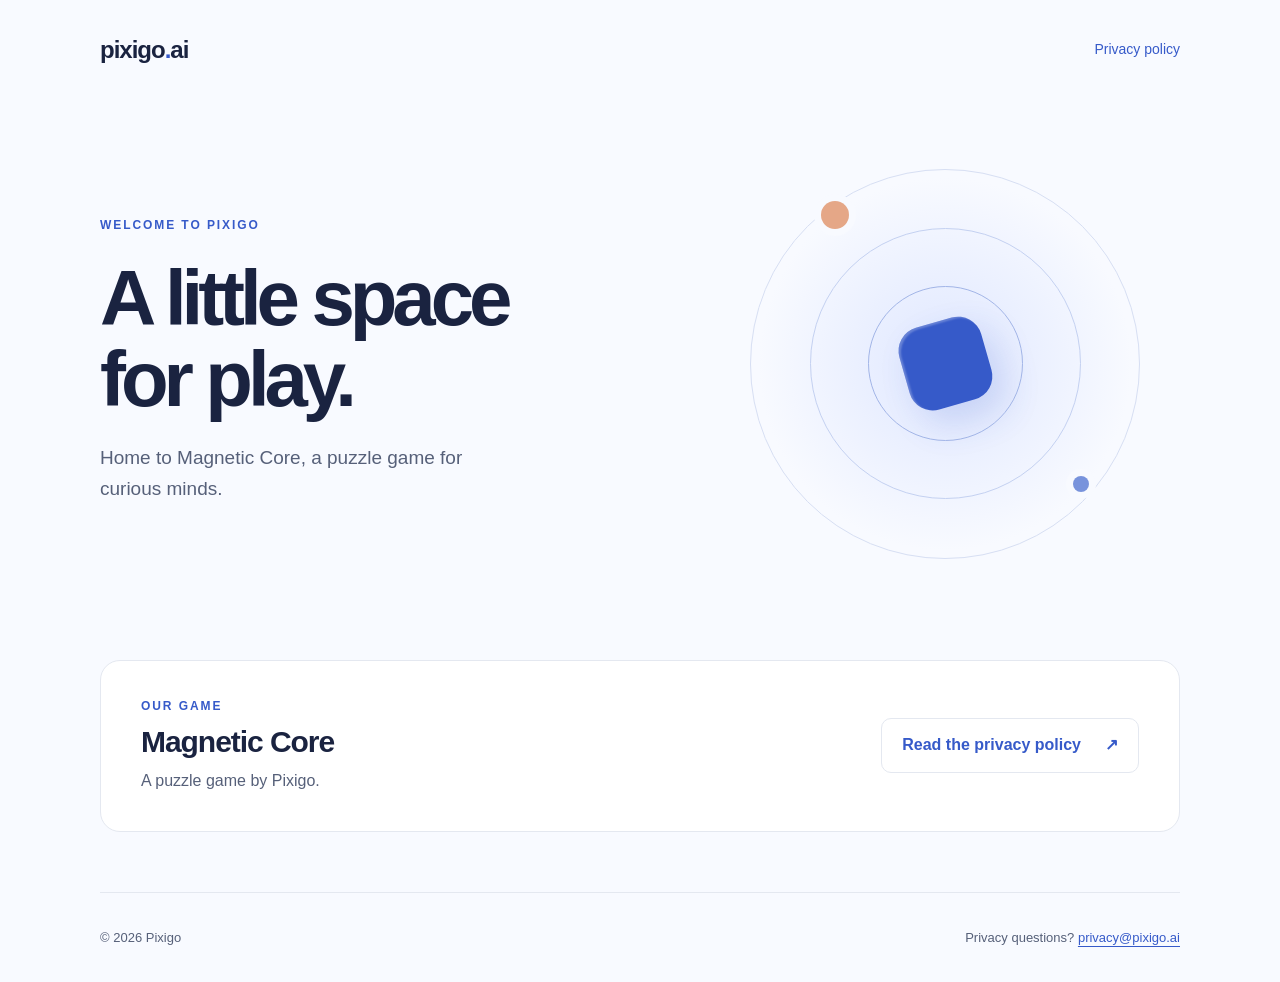
==== index.html @ ed4097d2 "Publish Pixigo homepage on custom domain" ====
<!doctype html>
<html lang="en">
<head>
  <meta charset="utf-8">
  <meta name="viewport" content="width=device-width, initial-scale=1">
  <meta name="description" content="Pixigo — home to Magnetic Core. Discover our game and read its privacy policy.">
  <meta name="theme-color" content="#f8faff">
  <title>Pixigo · A little space for play</title>
  <style>
    :root { color-scheme:light; --ink:#1a2340; --muted:#566079; --blue:#365ac9; --line:#e4e8f0; --bg:#f8faff; }
    * { box-sizing:border-box; }
    body { margin:0; background:var(--bg); color:var(--ink); font:16px/1.65 -apple-system,BlinkMacSystemFont,"Segoe UI",Roboto,Arial,sans-serif; }
    a { color:var(--blue); text-underline-offset:4px; }
    a:focus-visible { outline:3px solid #7e9af0; outline-offset:6px; }
    .wrap { width:min(1080px,100% - 48px); margin-inline:auto; }
    header { padding-block:30px; display:flex; align-items:center; justify-content:space-between; gap:24px; }
    .brand { color:var(--ink); font-weight:800; font-size:24px; letter-spacing:-1px; text-decoration:none; }
    .brand span { color:var(--blue); }
    header > a:last-child { font-size:14px; text-decoration:none; }
    .hero { display:grid; grid-template-columns:1.2fr 1fr; align-items:center; gap:48px; min-height:560px; padding-block:64px 96px; }
    .eyebrow { text-transform:uppercase; letter-spacing:.16em; font-size:12px; font-weight:700; color:var(--blue); }
    h1 { font-size:clamp(48px,6.5vw,78px); line-height:1.04; letter-spacing:-.065em; font-weight:750; margin:22px 0; max-width:650px; }
    .intro { max-width:390px; font-size:19px; color:var(--muted); }
    .orbit { position:relative; aspect-ratio:1; width:100%; max-width:390px; justify-self:center; border:1px solid #d7dff3; border-radius:50%; background:radial-gradient(circle,#dfe7ff 0,transparent 68%); }
    .orbit::before,.orbit::after { content:""; position:absolute; border:1px solid #c4d1f1; border-radius:50%; inset:15%; }
    .orbit::after { inset:30%; border-color:#a2b5e7; }
    .core { position:absolute; inset:39%; border-radius:28%; background:var(--blue); transform:rotate(-16deg); box-shadow:10px 18px 35px #365ac92b, inset 2px 2px 2px #ffffff40; }
    .satellite { position:absolute; width:28px; height:28px; border-radius:50%; background:#e5a787; top:8%; left:18%; box-shadow:0 0 0 7px var(--bg); }
    .satellite.small { width:16px; height:16px; top:auto; left:auto; bottom:17%; right:13%; background:#7893dc; }
    .game { background:#fff; border:1px solid var(--line); border-radius:20px; padding:36px 40px; display:flex; align-items:center; justify-content:space-between; gap:32px; }
    .game .eyebrow { margin:0 0 8px; }
    h2 { font-size:30px; letter-spacing:-.035em; line-height:1.2; margin:0 0 8px; }
    .game p:last-child { color:var(--muted); margin:0; }
    .policy-link { display:inline-flex; gap:24px; align-items:center; white-space:nowrap; font-weight:600; text-decoration:none; border:1px solid var(--line); border-radius:10px; padding:13px 20px; }
    .policy-link:hover { background:#f0f4ff; border-color:#c4d1f1; }
    footer { padding-block:34px; margin-top:60px; border-top:1px solid var(--line); display:flex; justify-content:space-between; gap:20px; color:var(--muted); font-size:13px; }
    footer p { margin:0; }
    @media(max-width:680px) {
      .wrap { width:calc(100% - 40px); }
      header { padding-block:22px; }
      .hero { grid-template-columns:1fr; gap:36px; min-height:0; padding-block:44px 52px; }
      h1 { max-width:440px; }
      .intro { font-size:17px; }
      .orbit { max-width:260px; }
      .game { align-items:flex-start; flex-direction:column; padding:28px; gap:24px; }
      footer { margin-top:44px; flex-direction:column; gap:8px; }
    }
  </style>
</head>
<body>
  <header class="wrap">
    <a class="brand" href="./" aria-label="Pixigo home">pixigo<span>.</span>ai</a>
    <a href="privacy-policy/">Privacy policy</a>
  </header>
  <main class="wrap">
    <section class="hero" aria-labelledby="welcome">
      <div>
        <p class="eyebrow">Welcome to Pixigo</p>
        <h1 id="welcome">A little space<br>for play.</h1>
        <p class="intro">Home to Magnetic Core, a puzzle game for curious minds.</p>
      </div>
      <div class="orbit" aria-hidden="true"><div class="core"></div><div class="satellite"></div><div class="satellite small"></div></div>
    </section>
    <section class="game" aria-labelledby="game-title">
      <div>
        <p class="eyebrow">Our game</p>
        <h2 id="game-title">Magnetic Core</h2>
        <p>A puzzle game by Pixigo.</p>
      </div>
      <a class="policy-link" href="privacy-policy/">Read the privacy policy <span aria-hidden="true">↗</span></a>
    </section>
  </main>
  <footer class="wrap">
    <p>© 2026 Pixigo</p>
    <p>Privacy questions? <a href="mailto:privacy@pixigo.ai">privacy@pixigo.ai</a></p>
  </footer>
</body>
</html>
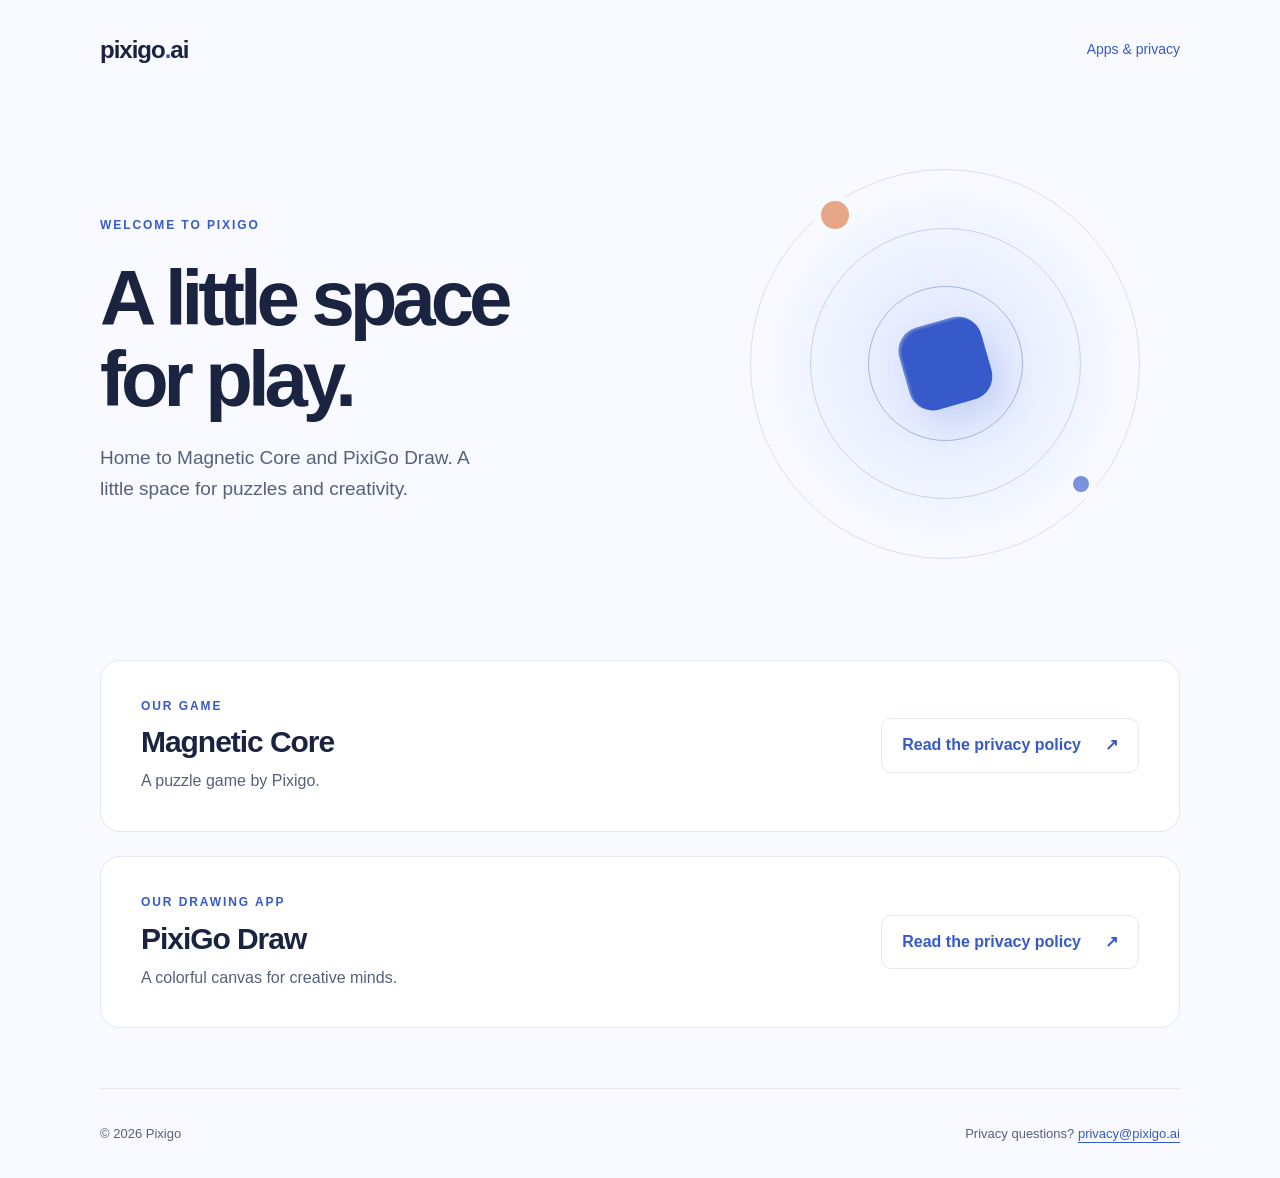
==== commit 4c1e0bc9: "Add dedicated PixiGo Draw privacy policy" ====
--- a/index.html
+++ b/index.html
@@ -3,7 +3,7 @@
 <head>
   <meta charset="utf-8">
   <meta name="viewport" content="width=device-width, initial-scale=1">
-  <meta name="description" content="Pixigo — home to Magnetic Core. Discover our game and read its privacy policy.">
+  <meta name="description" content="Pixigo — home to Magnetic Core and PixiGo Draw. Discover our apps and read their privacy policies.">
   <meta name="theme-color" content="#f8faff">
   <title>Pixigo · A little space for play</title>
   <style>
@@ -28,6 +28,7 @@
     .satellite { position:absolute; width:28px; height:28px; border-radius:50%; background:#e5a787; top:8%; left:18%; box-shadow:0 0 0 7px var(--bg); }
     .satellite.small { width:16px; height:16px; top:auto; left:auto; bottom:17%; right:13%; background:#7893dc; }
     .game { background:#fff; border:1px solid var(--line); border-radius:20px; padding:36px 40px; display:flex; align-items:center; justify-content:space-between; gap:32px; }
+    .game + .game { margin-top:24px; }
     .game .eyebrow { margin:0 0 8px; }
     h2 { font-size:30px; letter-spacing:-.035em; line-height:1.2; margin:0 0 8px; }
     .game p:last-child { color:var(--muted); margin:0; }
@@ -50,24 +51,32 @@
 <body>
   <header class="wrap">
     <a class="brand" href="./" aria-label="Pixigo home">pixigo<span>.</span>ai</a>
-    <a href="privacy-policy/">Privacy policy</a>
+    <a href="#apps">Apps &amp; privacy</a>
   </header>
   <main class="wrap">
     <section class="hero" aria-labelledby="welcome">
       <div>
         <p class="eyebrow">Welcome to Pixigo</p>
         <h1 id="welcome">A little space<br>for play.</h1>
-        <p class="intro">Home to Magnetic Core, a puzzle game for curious minds.</p>
+        <p class="intro">Home to Magnetic Core and PixiGo Draw. A little space for puzzles and creativity.</p>
       </div>
       <div class="orbit" aria-hidden="true"><div class="core"></div><div class="satellite"></div><div class="satellite small"></div></div>
     </section>
-    <section class="game" aria-labelledby="game-title">
+    <section class="game" id="apps" aria-labelledby="game-title">
       <div>
         <p class="eyebrow">Our game</p>
         <h2 id="game-title">Magnetic Core</h2>
         <p>A puzzle game by Pixigo.</p>
       </div>
       <a class="policy-link" href="privacy-policy/">Read the privacy policy <span aria-hidden="true">↗</span></a>
+    </section>
+    <section class="game" aria-labelledby="draw-title">
+      <div>
+        <p class="eyebrow">Our drawing app</p>
+        <h2 id="draw-title">PixiGo Draw</h2>
+        <p>A colorful canvas for creative minds.</p>
+      </div>
+      <a class="policy-link" href="draw/privacy-policy/">Read the privacy policy <span aria-hidden="true">↗</span></a>
     </section>
   </main>
   <footer class="wrap">
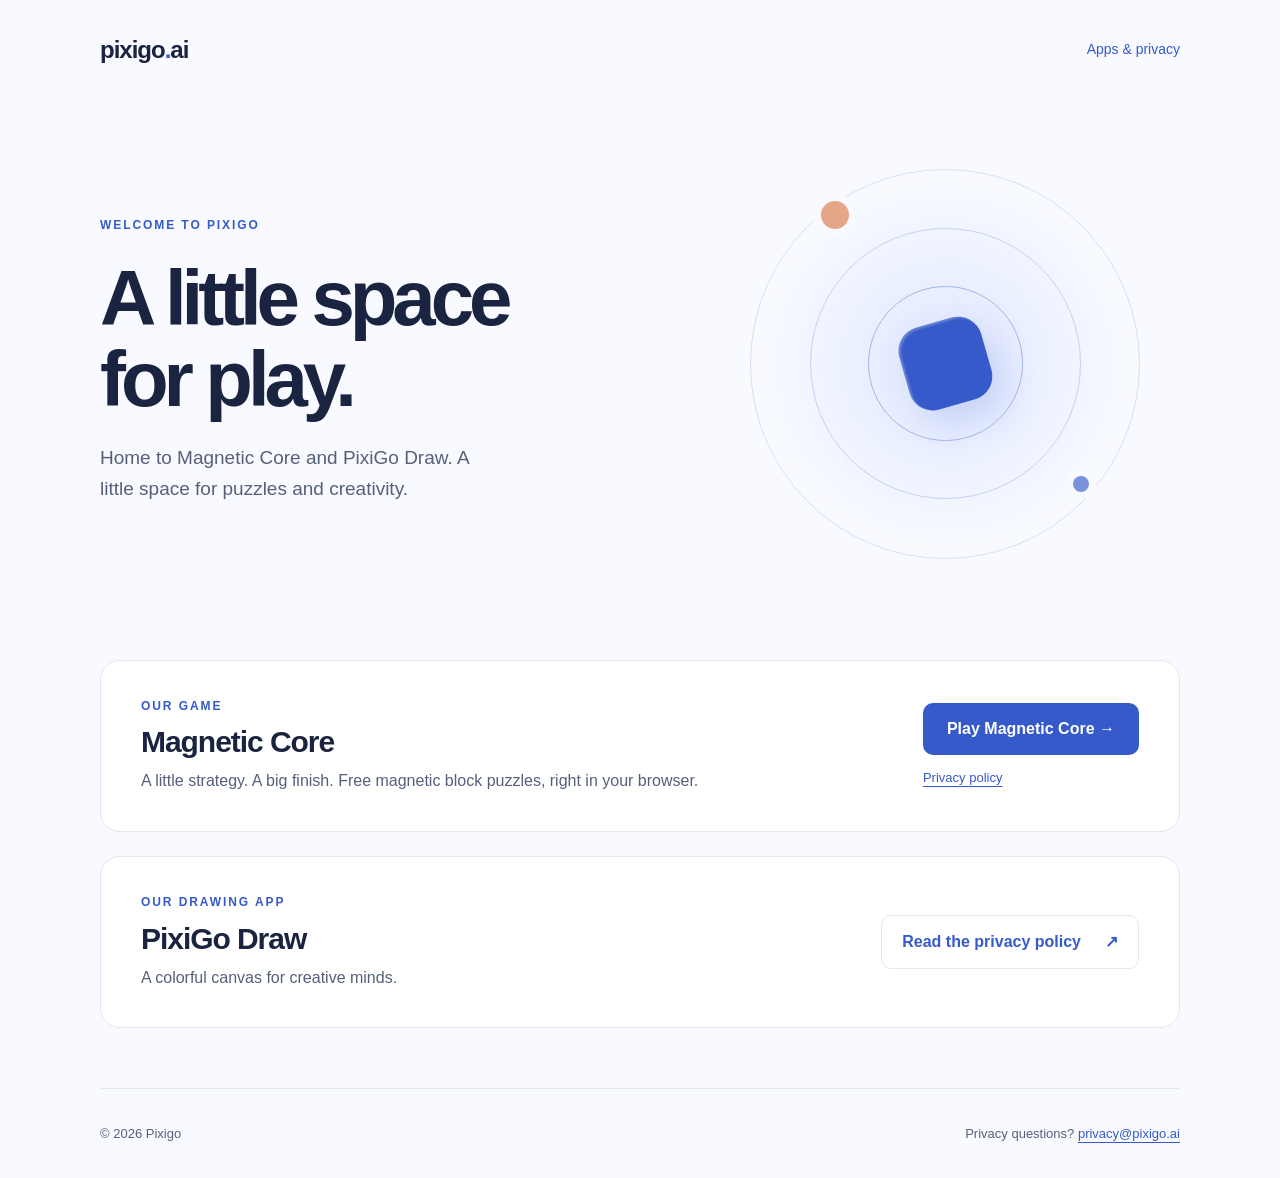
==== commit 8e88cd60: "Launch Magnetic Core browser game at /magneticcore/" ====
--- a/index.html
+++ b/index.html
@@ -3,7 +3,7 @@
 <head>
   <meta charset="utf-8">
   <meta name="viewport" content="width=device-width, initial-scale=1">
-  <meta name="description" content="Pixigo — home to Magnetic Core and PixiGo Draw. Discover our apps and read their privacy policies.">
+  <meta name="description" content="Pixigo — home to Magnetic Core and PixiGo Draw. Play Magnetic Core free in your browser and discover our creative apps.">
   <meta name="theme-color" content="#f8faff">
   <title>Pixigo · A little space for play</title>
   <style>
@@ -33,6 +33,9 @@
     h2 { font-size:30px; letter-spacing:-.035em; line-height:1.2; margin:0 0 8px; }
     .game p:last-child { color:var(--muted); margin:0; }
     .policy-link { display:inline-flex; gap:24px; align-items:center; white-space:nowrap; font-weight:600; text-decoration:none; border:1px solid var(--line); border-radius:10px; padding:13px 20px; }
+    .game-actions { display:flex; flex-direction:column; gap:12px; align-items:flex-start; flex-shrink:0; }
+    .play-link { display:inline-flex; background:var(--blue); color:white; padding:13px 24px; border-radius:10px; font-weight:700; text-decoration:none; }
+    .game-actions > a:last-child { font-size:13px; }
     .policy-link:hover { background:#f0f4ff; border-color:#c4d1f1; }
     footer { padding-block:34px; margin-top:60px; border-top:1px solid var(--line); display:flex; justify-content:space-between; gap:20px; color:var(--muted); font-size:13px; }
     footer p { margin:0; }
@@ -66,9 +69,9 @@
       <div>
         <p class="eyebrow">Our game</p>
         <h2 id="game-title">Magnetic Core</h2>
-        <p>A puzzle game by Pixigo.</p>
+        <p>A little strategy. A big finish. Free magnetic block puzzles, right in your browser.</p>
       </div>
-      <a class="policy-link" href="privacy-policy/">Read the privacy policy <span aria-hidden="true">↗</span></a>
+      <div class="game-actions"><a class="play-link" href="/magneticcore/">Play Magnetic Core <span aria-hidden="true">&nbsp;→</span></a><a href="privacy-policy/">Privacy policy</a></div>
     </section>
     <section class="game" aria-labelledby="draw-title">
       <div>
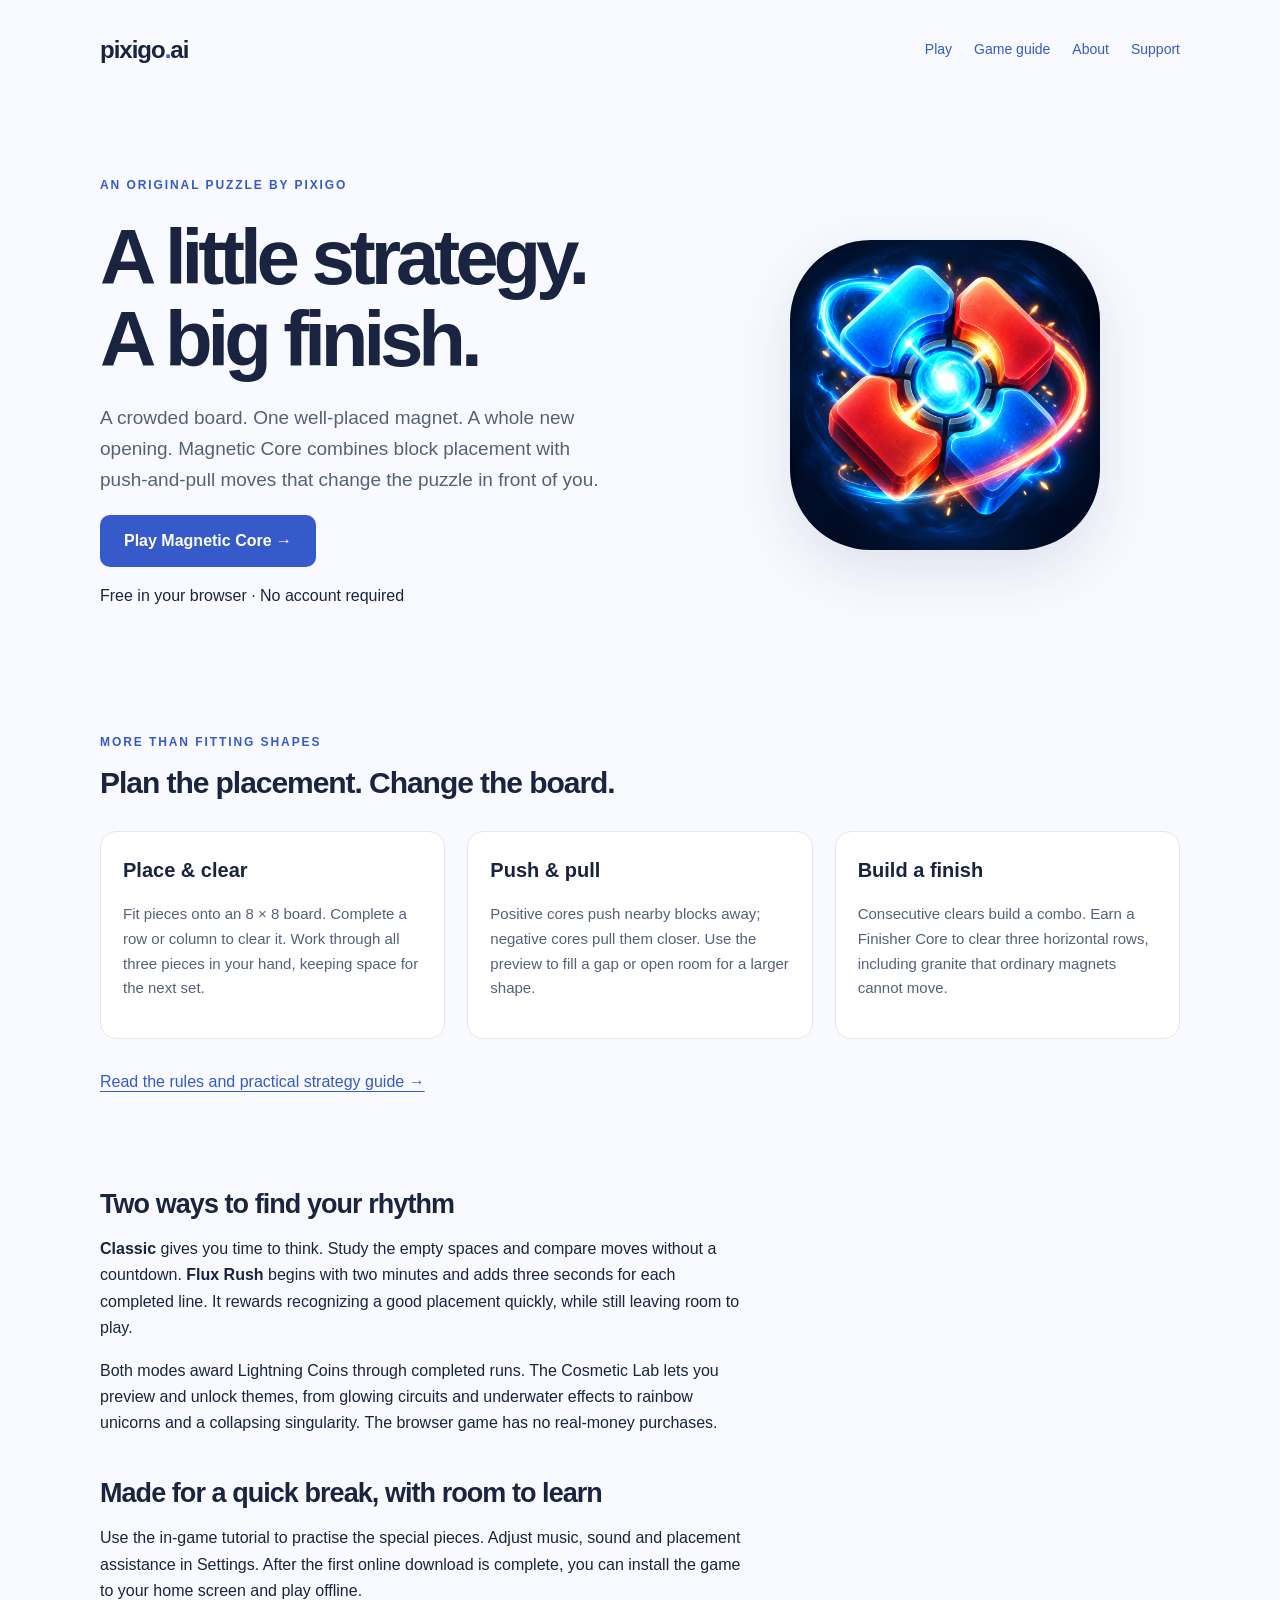
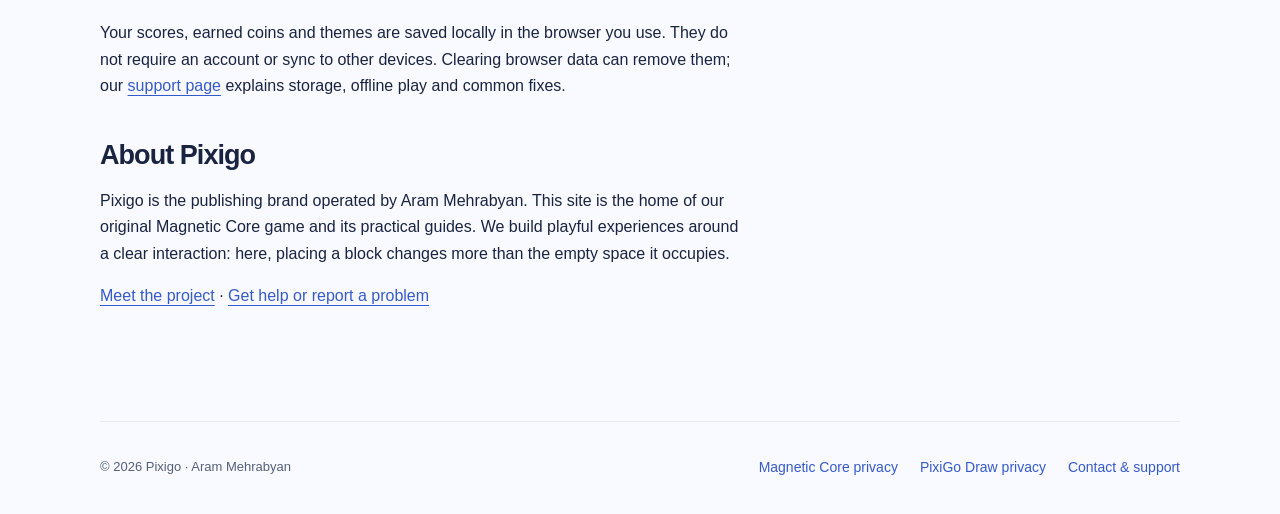
==== commit 5cc9a274: "Add original game content and restrict AdSense to the guide" ====
--- a/index.html
+++ b/index.html
@@ -1,90 +1,11 @@
 <!doctype html>
-<html lang="en">
-<head>
-  <meta charset="utf-8">
-  <meta name="viewport" content="width=device-width, initial-scale=1">
-  <meta name="description" content="Pixigo — home to Magnetic Core and PixiGo Draw. Play Magnetic Core free in your browser and discover our creative apps.">
-  <meta name="theme-color" content="#f8faff">
-  <title>Pixigo · A little space for play</title>
-  <style>
-    :root { color-scheme:light; --ink:#1a2340; --muted:#566079; --blue:#365ac9; --line:#e4e8f0; --bg:#f8faff; }
-    * { box-sizing:border-box; }
-    body { margin:0; background:var(--bg); color:var(--ink); font:16px/1.65 -apple-system,BlinkMacSystemFont,"Segoe UI",Roboto,Arial,sans-serif; }
-    a { color:var(--blue); text-underline-offset:4px; }
-    a:focus-visible { outline:3px solid #7e9af0; outline-offset:6px; }
-    .wrap { width:min(1080px,100% - 48px); margin-inline:auto; }
-    header { padding-block:30px; display:flex; align-items:center; justify-content:space-between; gap:24px; }
-    .brand { color:var(--ink); font-weight:800; font-size:24px; letter-spacing:-1px; text-decoration:none; }
-    .brand span { color:var(--blue); }
-    header > a:last-child { font-size:14px; text-decoration:none; }
-    .hero { display:grid; grid-template-columns:1.2fr 1fr; align-items:center; gap:48px; min-height:560px; padding-block:64px 96px; }
-    .eyebrow { text-transform:uppercase; letter-spacing:.16em; font-size:12px; font-weight:700; color:var(--blue); }
-    h1 { font-size:clamp(48px,6.5vw,78px); line-height:1.04; letter-spacing:-.065em; font-weight:750; margin:22px 0; max-width:650px; }
-    .intro { max-width:390px; font-size:19px; color:var(--muted); }
-    .orbit { position:relative; aspect-ratio:1; width:100%; max-width:390px; justify-self:center; border:1px solid #d7dff3; border-radius:50%; background:radial-gradient(circle,#dfe7ff 0,transparent 68%); }
-    .orbit::before,.orbit::after { content:""; position:absolute; border:1px solid #c4d1f1; border-radius:50%; inset:15%; }
-    .orbit::after { inset:30%; border-color:#a2b5e7; }
-    .core { position:absolute; inset:39%; border-radius:28%; background:var(--blue); transform:rotate(-16deg); box-shadow:10px 18px 35px #365ac92b, inset 2px 2px 2px #ffffff40; }
-    .satellite { position:absolute; width:28px; height:28px; border-radius:50%; background:#e5a787; top:8%; left:18%; box-shadow:0 0 0 7px var(--bg); }
-    .satellite.small { width:16px; height:16px; top:auto; left:auto; bottom:17%; right:13%; background:#7893dc; }
-    .game { background:#fff; border:1px solid var(--line); border-radius:20px; padding:36px 40px; display:flex; align-items:center; justify-content:space-between; gap:32px; }
-    .game + .game { margin-top:24px; }
-    .game .eyebrow { margin:0 0 8px; }
-    h2 { font-size:30px; letter-spacing:-.035em; line-height:1.2; margin:0 0 8px; }
-    .game p:last-child { color:var(--muted); margin:0; }
-    .policy-link { display:inline-flex; gap:24px; align-items:center; white-space:nowrap; font-weight:600; text-decoration:none; border:1px solid var(--line); border-radius:10px; padding:13px 20px; }
-    .game-actions { display:flex; flex-direction:column; gap:12px; align-items:flex-start; flex-shrink:0; }
-    .play-link { display:inline-flex; background:var(--blue); color:white; padding:13px 24px; border-radius:10px; font-weight:700; text-decoration:none; }
-    .game-actions > a:last-child { font-size:13px; }
-    .policy-link:hover { background:#f0f4ff; border-color:#c4d1f1; }
-    footer { padding-block:34px; margin-top:60px; border-top:1px solid var(--line); display:flex; justify-content:space-between; gap:20px; color:var(--muted); font-size:13px; }
-    footer p { margin:0; }
-    @media(max-width:680px) {
-      .wrap { width:calc(100% - 40px); }
-      header { padding-block:22px; }
-      .hero { grid-template-columns:1fr; gap:36px; min-height:0; padding-block:44px 52px; }
-      h1 { max-width:440px; }
-      .intro { font-size:17px; }
-      .orbit { max-width:260px; }
-      .game { align-items:flex-start; flex-direction:column; padding:28px; gap:24px; }
-      footer { margin-top:44px; flex-direction:column; gap:8px; }
-    }
-  </style>
-</head>
-<body>
-  <header class="wrap">
-    <a class="brand" href="./" aria-label="Pixigo home">pixigo<span>.</span>ai</a>
-    <a href="#apps">Apps &amp; privacy</a>
-  </header>
-  <main class="wrap">
-    <section class="hero" aria-labelledby="welcome">
-      <div>
-        <p class="eyebrow">Welcome to Pixigo</p>
-        <h1 id="welcome">A little space<br>for play.</h1>
-        <p class="intro">Home to Magnetic Core and PixiGo Draw. A little space for puzzles and creativity.</p>
-      </div>
-      <div class="orbit" aria-hidden="true"><div class="core"></div><div class="satellite"></div><div class="satellite small"></div></div>
-    </section>
-    <section class="game" id="apps" aria-labelledby="game-title">
-      <div>
-        <p class="eyebrow">Our game</p>
-        <h2 id="game-title">Magnetic Core</h2>
-        <p>A little strategy. A big finish. Free magnetic block puzzles, right in your browser.</p>
-      </div>
-      <div class="game-actions"><a class="play-link" href="/magneticcore/">Play Magnetic Core <span aria-hidden="true">&nbsp;→</span></a><a href="privacy-policy/">Privacy policy</a></div>
-    </section>
-    <section class="game" aria-labelledby="draw-title">
-      <div>
-        <p class="eyebrow">Our drawing app</p>
-        <h2 id="draw-title">PixiGo Draw</h2>
-        <p>A colorful canvas for creative minds.</p>
-      </div>
-      <a class="policy-link" href="draw/privacy-policy/">Read the privacy policy <span aria-hidden="true">↗</span></a>
-    </section>
-  </main>
-  <footer class="wrap">
-    <p>© 2026 Pixigo</p>
-    <p>Privacy questions? <a href="mailto:privacy@pixigo.ai">privacy@pixigo.ai</a></p>
-  </footer>
-</body>
-</html>
+<html lang="en"><head><meta charset="utf-8"><meta name="viewport" content="width=device-width,initial-scale=1">
+<title>Pixigo · Play Magnetic Core</title><meta name="description" content="Play Magnetic Core, an original magnetic block puzzle by Pixigo. Learn the rules, choose Classic or Flux Rush, and earn cosmetic themes."><meta name="google-adsense-account" content="ca-pub-7231836006413404"><link rel="canonical" href="https://pixigo.ai/">
+<link rel="stylesheet" href="/assets/site.css"><meta name="theme-color" content="#f8faff"></head>
+<body><header class="wrap"><a class="brand" href="/" aria-label="Pixigo home">pixigo<span>.</span>ai</a><nav aria-label="Main navigation"><a href="/magneticcore/">Play</a><a href="/magneticcore/#game-guide">Game guide</a><a href="/about/">About</a><a href="/support/">Support</a></nav></header>
+<main class="wrap">
+<section class="hero" aria-labelledby="welcome"><div><p class="eyebrow">An original puzzle by Pixigo</p><h1 id="welcome">A little strategy.<br>A big finish.</h1><p class="intro">A crowded board. One well-placed magnet. A whole new opening. Magnetic Core combines block placement with push-and-pull moves that change the puzzle in front of you.</p><a class="play-link" href="/magneticcore/">Play Magnetic Core →</a><p>Free in your browser · No account required</p></div><img class="game-logo" src="/magneticcore/icon-512.png" width="310" height="310" alt="Magnetic Core game icon"></section>
+<section aria-labelledby="how-it-works"><p class="eyebrow">More than fitting shapes</p><h2 id="how-it-works">Plan the placement. Change the board.</h2><div class="cards"><article><h3>Place &amp; clear</h3><p>Fit pieces onto an 8 × 8 board. Complete a row or column to clear it. Work through all three pieces in your hand, keeping space for the next set.</p></article><article><h3>Push &amp; pull</h3><p>Positive cores push nearby blocks away; negative cores pull them closer. Use the preview to fill a gap or open room for a larger shape.</p></article><article><h3>Build a finish</h3><p>Consecutive clears build a combo. Earn a Finisher Core to clear three horizontal rows, including granite that ordinary magnets cannot move.</p></article></div><p><a href="/magneticcore/#game-guide">Read the rules and practical strategy guide →</a></p></section>
+<section class="content" aria-labelledby="modes"><h2 id="modes">Two ways to find your rhythm</h2><p><strong>Classic</strong> gives you time to think. Study the empty spaces and compare moves without a countdown. <strong>Flux Rush</strong> begins with two minutes and adds three seconds for each completed line. It rewards recognizing a good placement quickly, while still leaving room to play.</p><p>Both modes award Lightning Coins through completed runs. The Cosmetic Lab lets you preview and unlock themes, from glowing circuits and underwater effects to rainbow unicorns and a collapsing singularity. The browser game has no real-money purchases.</p><h2>Made for a quick break, with room to learn</h2><p>Use the in-game tutorial to practise the special pieces. Adjust music, sound and placement assistance in Settings. After the first online download is complete, you can install the game to your home screen and play offline.</p><p>Your scores, earned coins and themes are saved locally in the browser you use. They do not require an account or sync to other devices. Clearing browser data can remove them; our <a href="/support/">support page</a> explains storage, offline play and common fixes.</p><h2>About Pixigo</h2><p>Pixigo is the publishing brand operated by Aram Mehrabyan. This site is the home of our original Magnetic Core game and its practical guides. We build playful experiences around a clear interaction: here, placing a block changes more than the empty space it occupies.</p><p><a href="/about/">Meet the project</a> · <a href="/support/">Get help or report a problem</a></p></section>
+</main>
+<footer class="wrap"><p>© 2026 Pixigo · Aram Mehrabyan</p><nav aria-label="Footer"><a href="/privacy-policy/">Magnetic Core privacy</a><a href="/draw/privacy-policy/">PixiGo Draw privacy</a><a href="/support/">Contact &amp; support</a></nav></footer></body></html>
--- a/assets/site.css
+++ b/assets/site.css
@@ -0,0 +1,60 @@
+:root { color-scheme:light; --ink:#1a2340; --muted:#566079; --blue:#365ac9; --line:#e4e8f0; --bg:#f8faff; }
+    * { box-sizing:border-box; }
+    body { margin:0; background:var(--bg); color:var(--ink); font:16px/1.65 -apple-system,BlinkMacSystemFont,"Segoe UI",Roboto,Arial,sans-serif; }
+    a { color:var(--blue); text-underline-offset:4px; }
+    a:focus-visible { outline:3px solid #7e9af0; outline-offset:6px; }
+    .wrap { width:min(1080px,100% - 48px); margin-inline:auto; }
+    header { padding-block:30px; display:flex; align-items:center; justify-content:space-between; gap:24px; }
+    .brand { color:var(--ink); font-weight:800; font-size:24px; letter-spacing:-1px; text-decoration:none; }
+    .brand span { color:var(--blue); }
+    header > a:last-child { font-size:14px; text-decoration:none; }
+    .hero { display:grid; grid-template-columns:1.2fr 1fr; align-items:center; gap:48px; min-height:560px; padding-block:64px 96px; }
+    .eyebrow { text-transform:uppercase; letter-spacing:.16em; font-size:12px; font-weight:700; color:var(--blue); }
+    h1 { font-size:clamp(48px,6.5vw,78px); line-height:1.04; letter-spacing:-.065em; font-weight:750; margin:22px 0; max-width:650px; }
+    .intro { max-width:390px; font-size:19px; color:var(--muted); }
+    .orbit { position:relative; aspect-ratio:1; width:100%; max-width:390px; justify-self:center; border:1px solid #d7dff3; border-radius:50%; background:radial-gradient(circle,#dfe7ff 0,transparent 68%); }
+    .orbit::before,.orbit::after { content:""; position:absolute; border:1px solid #c4d1f1; border-radius:50%; inset:15%; }
+    .orbit::after { inset:30%; border-color:#a2b5e7; }
+    .core { position:absolute; inset:39%; border-radius:28%; background:var(--blue); transform:rotate(-16deg); box-shadow:10px 18px 35px #365ac92b, inset 2px 2px 2px #ffffff40; }
+    .satellite { position:absolute; width:28px; height:28px; border-radius:50%; background:#e5a787; top:8%; left:18%; box-shadow:0 0 0 7px var(--bg); }
+    .satellite.small { width:16px; height:16px; top:auto; left:auto; bottom:17%; right:13%; background:#7893dc; }
+    .game { background:#fff; border:1px solid var(--line); border-radius:20px; padding:36px 40px; display:flex; align-items:center; justify-content:space-between; gap:32px; }
+    .game + .game { margin-top:24px; }
+    .game .eyebrow { margin:0 0 8px; }
+    h2 { font-size:30px; letter-spacing:-.035em; line-height:1.2; margin:0 0 8px; }
+    .game p:last-child { color:var(--muted); margin:0; }
+    .policy-link { display:inline-flex; gap:24px; align-items:center; white-space:nowrap; font-weight:600; text-decoration:none; border:1px solid var(--line); border-radius:10px; padding:13px 20px; }
+    .game-actions { display:flex; flex-direction:column; gap:12px; align-items:flex-start; flex-shrink:0; }
+    .play-link { display:inline-flex; background:var(--blue); color:white; padding:13px 24px; border-radius:10px; font-weight:700; text-decoration:none; }
+    .game-actions > a:last-child { font-size:13px; }
+    .policy-link:hover { background:#f0f4ff; border-color:#c4d1f1; }
+    footer { padding-block:34px; margin-top:60px; border-top:1px solid var(--line); display:flex; justify-content:space-between; gap:20px; color:var(--muted); font-size:13px; }
+    footer p { margin:0; }
+    @media(max-width:680px) {
+      .wrap { width:calc(100% - 40px); }
+      header { padding-block:22px; }
+      .hero { grid-template-columns:1fr; gap:36px; min-height:0; padding-block:44px 52px; }
+      h1 { max-width:440px; }
+      .intro { font-size:17px; }
+      .orbit { max-width:260px; }
+      .game { align-items:flex-start; flex-direction:column; padding:28px; gap:24px; }
+      footer { margin-top:44px; flex-direction:column; gap:8px; }
+    }
+  
+nav { display:flex; flex-wrap:wrap; gap:14px 22px; }
+nav a { font-size:14px; text-decoration:none; }
+.content { padding:36px 0; max-width:800px; }
+.content h1 { font-size:clamp(38px,6vw,60px); max-width:750px; }
+.content h2 { margin:40px 0 14px; font-size:27px; }
+.content h3 { margin:24px 0 8px; }
+.content p,.content li { max-width:72ch; }
+.content li { margin:10px 0; }
+.cards { display:grid; grid-template-columns:repeat(3,minmax(0,1fr)); gap:22px; margin:30px 0; }
+.cards article { padding:22px; background:white; border:1px solid var(--line); border-radius:16px; }
+.cards h3 { margin:0 0 12px; font-size:20px; }
+.cards p { font-size:15px; color:var(--muted); }
+.game-logo { display:block; width:min(310px,100%); height:auto; border-radius:26%; margin:auto; box-shadow:0 20px 60px #27395c20; }
+.hero .intro { max-width:520px; }
+footer { flex-wrap:wrap; }
+.note { padding:20px 24px; border-left:3px solid var(--blue); background:#edf2ff; }
+@media(max-width:680px) { .cards { grid-template-columns:1fr; } header { align-items:flex-start; } header nav { justify-content:flex-end; gap:8px 14px; } .game-logo { width:220px; } }
